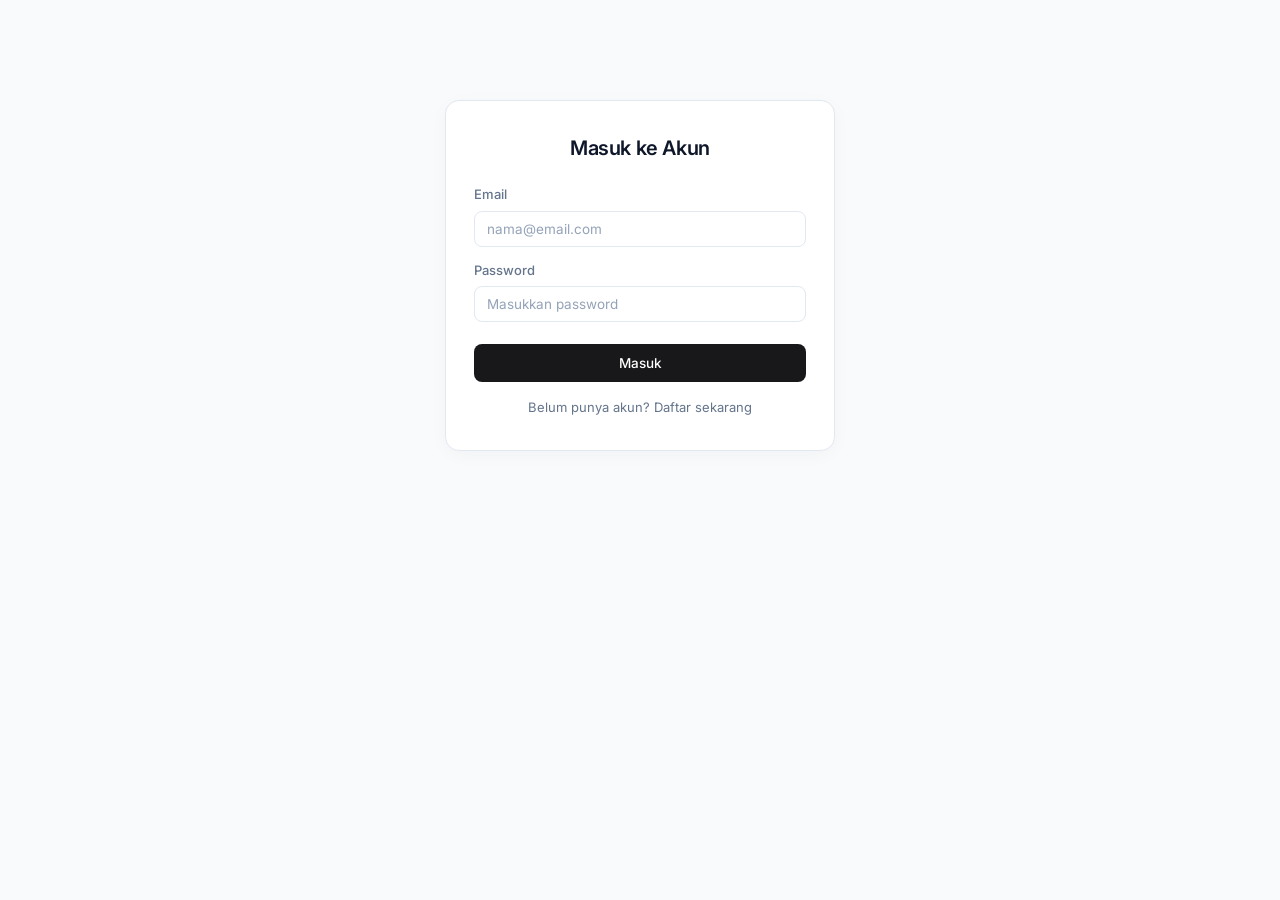
==== frontend/admin.html @ 7761a3a5 "feat: add frontend UI and CORS configuration" ====
<!DOCTYPE html>
<html lang="id">

<head>
    <meta charset="UTF-8">
    <meta name="viewport" content="width=device-width, initial-scale=1.0">
    <title>Panel Admin — Task Management</title>
    <link rel="stylesheet" href="style.css">
</head>

<body>
    <div class="container">
        <header class="navbar">
            <h1>Panel Admin &middot; <span id="admin-name">Admin</span></h1>
            <div class="nav-right">
                <button class="btn-secondary btn-sm" onclick="window.location.href='dashboard.html'">Workspace
                    Saya</button>
                <button class="btn-danger btn-sm" onclick="logout()">Keluar</button>
            </div>
        </header>

        <!-- Manajemen Pengguna -->
        <div class="card">
            <h3 style="margin-bottom: 14px;">Manajemen Pengguna</h3>
            <div style="overflow-x: auto;">
                <table>
                    <thead>
                        <tr>
                            <th>ID</th>
                            <th>Nama</th>
                            <th>Email</th>
                            <th>Role</th>
                            <th>Status</th>
                            <th>Aksi</th>
                        </tr>
                    </thead>
                    <tbody id="users-table-body"></tbody>
                </table>
            </div>
        </div>

        <!-- Seluruh Tugas Lintas Pengguna -->
        <div class="card">
            <h3 style="margin-bottom: 14px;">Semua Tugas Pengguna</h3>
            <div style="overflow-x: auto;">
                <table>
                    <thead>
                        <tr>
                            <th>ID</th>
                            <th>Pemilik</th>
                            <th>Judul Tugas</th>
                            <th>Kategori</th>
                            <th>Prioritas</th>
                            <th>Status</th>
                            <th>Deadline</th>
                        </tr>
                    </thead>
                    <tbody id="admin-tasks-body"></tbody>
                </table>
            </div>
        </div>
    </div>

    <script>
        const API_URL = "http://localhost:8080/api/v1";
        const token = localStorage.getItem("token");
        const role = localStorage.getItem("role");

        // Route Guard khusus ADMIN
        if (!token) window.location.href = "index.html";
        if (role !== "ADMIN") window.location.href = "dashboard.html";
        document.getElementById("admin-name").innerText = localStorage.getItem("userName") || "Admin";

        function authHeaders() {
            return { "Content-Type": "application/json", "Authorization": "Bearer " + token };
        }

        function logout() {
            localStorage.clear();
            window.location.href = "index.html";
        }

        async function loadUsers() {
            const res = await fetch(`${API_URL}/admin/users`, { headers: authHeaders() });
            if (res.status === 401 || res.status === 403) return logout();
            const json = await res.json();
            const users = json.data || [];
            const tbody = document.getElementById("users-table-body");
            tbody.innerHTML = "";

            if (users.length === 0) {
                tbody.innerHTML = '<tr><td colspan="6" style="text-align: center; color: #64748b; padding: 24px;">Belum ada pengguna.</td></tr>';
                return;
            }

            users.forEach(u => {
                const nextRole = u.role === "ADMIN" ? "USER" : "ADMIN";
                const nextStatus = !u.is_active;
                tbody.innerHTML += `
          <tr>
            <td style="color: #64748b;">#${u.id}</td>
            <td style="font-weight: 500;">${u.name}</td>
            <td style="color: #64748b;">${u.email}</td>
            <td><span class="badge ${u.role === "ADMIN" ? "badge-MEDIUM" : "badge-TODO"}">${u.role}</span></td>
            <td>${u.is_active ? '<span class="badge badge-DONE">Aktif</span>' : '<span class="badge badge-HIGH">Nonaktif</span>'}</td>
            <td>
              <div style="display: flex; gap: 6px;">
                <button class="btn-secondary btn-sm" onclick="changeRole(${u.id}, '${nextRole}')">Ubah ke ${nextRole}</button>
                <button class="${u.is_active ? "btn-danger" : "btn-secondary"} btn-sm" onclick="toggleStatus(${u.id}, ${nextStatus})">${u.is_active ? "Nonaktifkan" : "Aktifkan"}</button>
              </div>
            </td>
          </tr>`;
            });
        }

        async function changeRole(id, newRole) {
            const res = await fetch(`${API_URL}/admin/users/${id}/role`, {
                method: "PATCH", headers: authHeaders(), body: JSON.stringify({ role: newRole })
            });
            const json = await res.json();
            if (!res.ok) alert(json.message || "Gagal mengubah role.");
            loadUsers();
        }

        async function toggleStatus(id, is_active) {
            const res = await fetch(`${API_URL}/admin/users/${id}/status`, {
                method: "PATCH", headers: authHeaders(), body: JSON.stringify({ is_active })
            });
            const json = await res.json();
            if (!res.ok) alert(json.message || "Gagal mengubah status akun.");
            loadUsers();
        }

        async function loadAllTasks() {
            const res = await fetch(`${API_URL}/admin/tasks`, { headers: authHeaders() });
            const json = await res.json();
            const tasks = Array.isArray(json.data) ? json.data : (json.data?.items || []);
            const tbody = document.getElementById("admin-tasks-body");
            tbody.innerHTML = "";

            if (tasks.length === 0) {
                tbody.innerHTML = '<tr><td colspan="7" style="text-align: center; color: #64748b; padding: 24px;">Belum ada tugas dari pengguna mana pun.</td></tr>';
                return;
            }

            tasks.forEach(t => {
                tbody.innerHTML += `
          <tr>
            <td style="color: #64748b;">#${t.id}</td>
            <td>${t.user_name || "User #" + t.user_id}</td>
            <td style="font-weight: 500;">${t.title}</td>
            <td>${t.category_name || "-"}</td>
            <td><span class="badge badge-${t.priority}">${t.priority}</span></td>
            <td><span class="badge badge-${t.status}">${t.status}</span></td>
            <td style="white-space: nowrap; color: #64748b;">${(t.due_date || "").slice(0, 10)}</td>
          </tr>`;
            });
        }

        loadUsers();
        loadAllTasks();
    </script>
</body>

</html>
---- frontend/style.css ----
@import url('https://fonts.googleapis.com/css2?family=Inter:wght@400;500;600;700&display=swap');

:root {
    --bg: #f8fafc;
    --surface: #ffffff;
    --border: #e2e8f0;
    --border-focus: #94a3b8;
    --text-main: #0f172a;
    --text-muted: #64748b;
    --primary: #18181b;
    --primary-hover: #27272a;
    --danger: #dc2626;
    --danger-bg: #fef2f2;
    --danger-hover: #fee2e2;
    --radius: 10px;
}

* {
    box-sizing: border-box;
    margin: 0;
    padding: 0;
    font-family: 'Inter', -apple-system, BlinkMacSystemFont, sans-serif;
}

body {
    background: var(--bg);
    color: var(--text-main);
    padding: 28px 20px;
    line-height: 1.5;
    -webkit-font-smoothing: antialiased;
}

/* Auth Page */
.auth-container {
    max-width: 390px;
    margin: 72px auto;
    background: var(--surface);
    padding: 32px 28px;
    border-radius: 14px;
    border: 1px solid var(--border);
    box-shadow: 0 4px 20px -2px rgba(15, 23, 42, 0.04);
}

h2 {
    font-size: 20px;
    font-weight: 600;
    letter-spacing: -0.02em;
    margin-bottom: 22px;
    color: var(--text-main);
    text-align: center;
}

.form-group {
    margin-bottom: 14px;
}

label {
    display: block;
    font-size: 13px;
    font-weight: 500;
    color: var(--text-muted);
    margin-bottom: 6px;
}

input,
select,
textarea {
    width: 100%;
    padding: 9px 12px;
    background: var(--surface);
    border: 1px solid var(--border);
    border-radius: 8px;
    font-size: 13.5px;
    color: var(--text-main);
    transition: border-color 0.15s ease, box-shadow 0.15s ease;
}

input:focus,
select:focus,
textarea:focus {
    outline: none;
    border-color: var(--border-focus);
    box-shadow: 0 0 0 3px rgba(148, 163, 184, 0.15);
}

input::placeholder,
textarea::placeholder {
    color: #94a3b8;
}

/* Buttons */
button {
    padding: 9px 15px;
    background: var(--primary);
    color: #ffffff;
    border: 1px solid transparent;
    border-radius: 8px;
    font-size: 13.5px;
    font-weight: 500;
    cursor: pointer;
    transition: background-color 0.15s ease, transform 0.05s ease;
}

button:hover {
    background: var(--primary-hover);
}

button:active {
    transform: scale(0.99);
}

.auth-container button {
    width: 100%;
    margin-top: 8px;
    padding: 10px;
}

.btn-secondary {
    background: var(--surface);
    color: var(--text-main);
    border: 1px solid var(--border);
}

.btn-secondary:hover {
    background: #f1f5f9;
}

.btn-danger {
    background: var(--danger-bg);
    color: var(--danger);
    border: 1px solid #fecaca;
}

.btn-danger:hover {
    background: var(--danger-hover);
}

.btn-sm {
    padding: 5px 10px;
    font-size: 12px;
    border-radius: 6px;
}

.toggle-link {
    text-align: center;
    margin-top: 16px;
    font-size: 13px;
    color: var(--text-muted);
    cursor: pointer;
}

.toggle-link:hover {
    color: var(--text-main);
    text-decoration: underline;
}

/* Alerts */
.alert {
    padding: 10px 12px;
    border-radius: 8px;
    margin-bottom: 16px;
    font-size: 13px;
    display: none;
}

.alert.error {
    background: #fef2f2;
    color: #b91c1c;
    border: 1px solid #fecaca;
    display: block;
}

.alert.success {
    background: #f0fdf4;
    color: #15803d;
    border: 1px solid #bbf7d0;
    display: block;
}

/* Layout & Navbar */
.container {
    max-width: 1120px;
    margin: 0 auto;
}

.navbar {
    background: var(--surface);
    color: var(--text-main);
    padding: 14px 20px;
    border-radius: var(--radius);
    border: 1px solid var(--border);
    display: flex;
    justify-content: space-between;
    align-items: center;
    margin-bottom: 24px;
}

.navbar h1 {
    font-size: 15.5px;
    font-weight: 600;
    letter-spacing: -0.01em;
}

.nav-right {
    display: flex;
    align-items: center;
    gap: 8px;
}

/* Summary Cards */
.summary-grid {
    display: grid;
    grid-template-columns: repeat(4, 1fr);
    gap: 14px;
    margin-bottom: 20px;
}

.card {
    background: var(--surface);
    padding: 20px;
    border-radius: var(--radius);
    border: 1px solid var(--border);
    margin-bottom: 20px;
}

.card h3 {
    font-size: 14.5px;
    font-weight: 600;
    color: var(--text-main);
}

.stat-card {
    text-align: left;
    padding: 16px 20px;
    margin-bottom: 0;
}

.stat-card h3 {
    font-size: 12px;
    font-weight: 500;
    text-transform: uppercase;
    letter-spacing: 0.04em;
    color: var(--text-muted);
    margin-bottom: 6px;
}

.stat-card p {
    font-size: 26px;
    font-weight: 700;
    letter-spacing: -0.02em;
    color: var(--text-main);
}

/* Grid & Filter Bar */
.grid-2 {
    display: grid;
    grid-template-columns: 330px 1fr;
    gap: 20px;
    align-items: start;
}

.filter-bar {
    display: flex;
    gap: 8px;
    margin-bottom: 16px;
    flex-wrap: wrap;
}

.filter-bar input {
    flex: 2;
    min-width: 180px;
}

.filter-bar select {
    flex: 1;
    min-width: 135px;
}

/* Tables */
table {
    width: 100%;
    border-collapse: collapse;
    font-size: 13.5px;
}

th {
    padding: 10px 12px;
    text-align: left;
    font-size: 11.5px;
    font-weight: 600;
    text-transform: uppercase;
    letter-spacing: 0.04em;
    color: var(--text-muted);
    border-bottom: 1px solid var(--border);
    background: #fafafa;
}

td {
    padding: 12px;
    text-align: left;
    border-bottom: 1px solid #f1f5f9;
    vertical-align: middle;
}

tr:last-child td {
    border-bottom: none;
}

tbody tr:hover {
    background: #f8fafc;
}

/* Minimalist Badges */
.badge {
    display: inline-block;
    padding: 2px 8px;
    border-radius: 6px;
    font-size: 11.5px;
    font-weight: 500;
}

.badge-TODO {
    background: #f1f5f9;
    color: #475569;
}

.badge-IN_PROGRESS {
    background: #fef3c7;
    color: #b45309;
}

.badge-DONE {
    background: #dcfce7;
    color: #15803d;
}

.badge-HIGH {
    background: #fee2e2;
    color: #b91c1c;
}

.badge-MEDIUM {
    background: #e0f2fe;
    color: #0369a1;
}

.badge-LOW {
    background: #f1f5f9;
    color: #475569;
}

/* Responsive */
@media (max-width: 860px) {
    .summary-grid {
        grid-template-columns: repeat(2, 1fr);
    }

    .grid-2 {
        grid-template-columns: 1fr;
    }
}
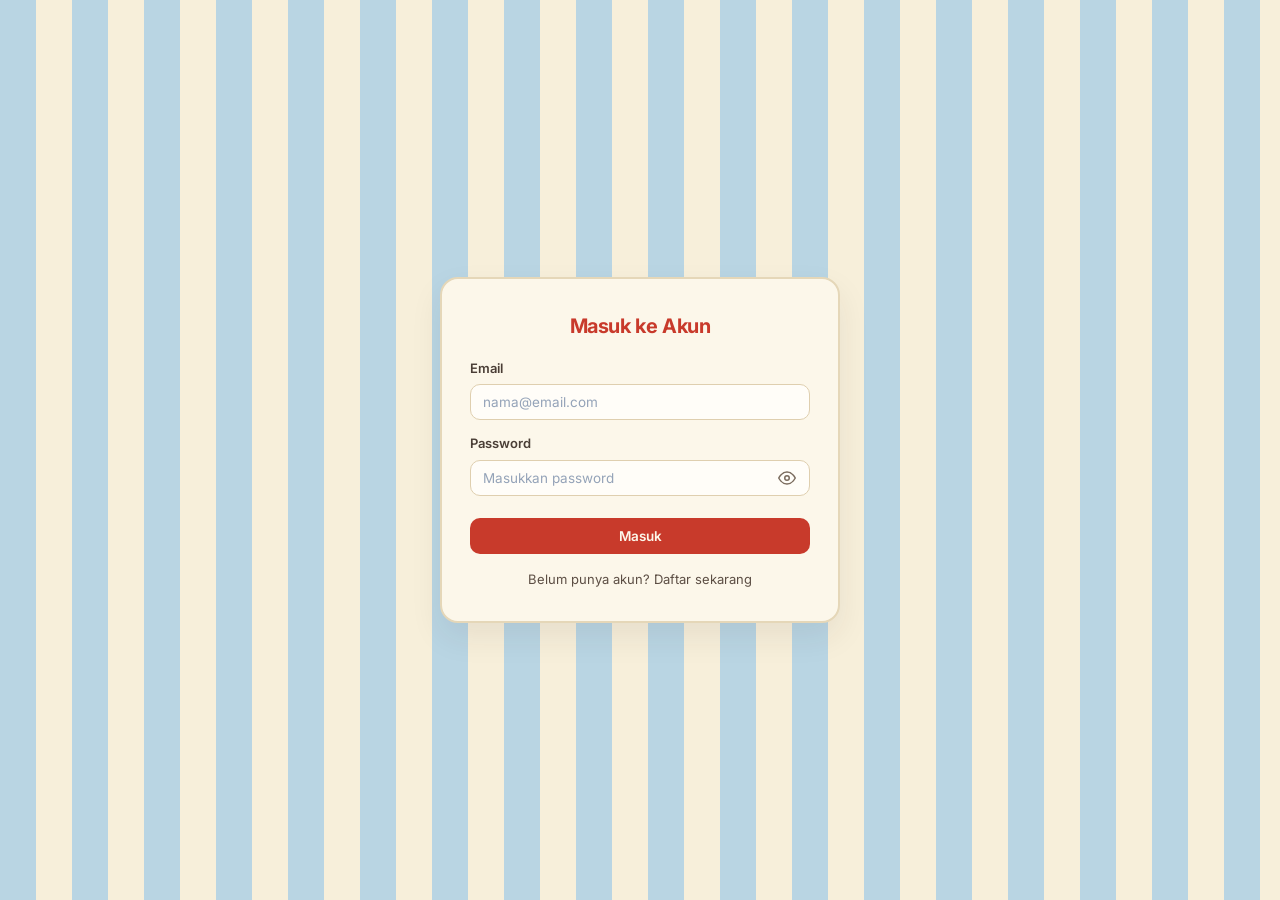
==== commit a413b72c: "feat: update frontend warm UI palette and confirmation modals" ====
--- a/frontend/admin.html
+++ b/frontend/admin.html
@@ -6,57 +6,424 @@
     <meta name="viewport" content="width=device-width, initial-scale=1.0">
     <title>Panel Admin — Task Management</title>
     <link rel="stylesheet" href="style.css">
+    <style>
+        /* Palet Warna: Warm Cream, Soft Pastel Blue, Terracotta Red & Espresso Brown */
+        body {
+            background-color: #F7EFDA !important;
+            color: #2D2520 !important;
+        }
+
+        .navbar {
+            background: #FCF7EA !important;
+            border: 2px solid #E5D7B8 !important;
+            border-radius: 14px !important;
+            box-shadow: 0 4px 12px rgba(45, 37, 32, 0.05) !important;
+        }
+
+        .navbar h1 {
+            color: #C83A2B !important;
+        }
+
+        .navbar h1 span {
+            color: #2D2520 !important;
+        }
+
+        .card {
+            background: #FCF7EA !important;
+            border: 2px solid #E5D7B8 !important;
+            border-radius: 14px !important;
+            box-shadow: 0 6px 16px rgba(45, 37, 32, 0.04) !important;
+        }
+
+        .card h3 {
+            color: #2D2520 !important;
+        }
+
+        .stat-card {
+            background: #FFFDF8 !important;
+            border-top: 4px solid #B9D5E3 !important;
+        }
+
+        .stat-card h3 {
+            color: #6B5C4E !important;
+        }
+
+        .stat-card p {
+            color: #C83A2B !important;
+        }
+
+        input,
+        select {
+            background: #FFFDF8 !important;
+            border: 1.5px solid #DFCFAF !important;
+            color: #2D2520 !important;
+            border-radius: 10px !important;
+        }
+
+        input:focus,
+        select:focus {
+            outline: none;
+            border-color: #8EBAD1 !important;
+            box-shadow: 0 0 0 3px rgba(185, 213, 227, 0.45) !important;
+        }
+
+        .btn-secondary {
+            background: #DCEAF1 !important;
+            color: #2D2520 !important;
+            border: 1px solid #B9D5E3 !important;
+            border-radius: 8px !important;
+        }
+
+        .btn-secondary:hover:not(:disabled) {
+            background: #B9D5E3 !important;
+        }
+
+        .btn-danger {
+            background: #FBE4E1 !important;
+            color: #C83A2B !important;
+            border: 1px solid #F3C1BA !important;
+            border-radius: 8px !important;
+        }
+
+        .btn-danger:hover {
+            background: #C83A2B !important;
+            color: #FCF7EA !important;
+        }
+
+        .split-layout {
+            display: grid;
+            grid-template-columns: 350px 1fr;
+            gap: 20px;
+            align-items: start;
+        }
+
+        @media (max-width: 920px) {
+            .split-layout {
+                grid-template-columns: 1fr;
+            }
+        }
+
+        .user-item {
+            padding: 12px 14px;
+            border: 1.5px solid #DFCFAF;
+            border-radius: 12px;
+            margin-bottom: 10px;
+            cursor: pointer;
+            transition: all 0.15s ease;
+            background: #FFFDF8;
+        }
+
+        .user-item:hover {
+            border-color: #8EBAD1;
+            background: #F4ECE0;
+        }
+
+        .user-item.selected {
+            border-color: #C83A2B;
+            background: #F7EFDA;
+            box-shadow: 0 2px 6px rgba(200, 58, 43, 0.08);
+        }
+
+        .user-item-top {
+            display: flex;
+            justify-content: space-between;
+            align-items: flex-start;
+            gap: 8px;
+            margin-bottom: 6px;
+        }
+
+        .user-controls {
+            display: flex;
+            gap: 6px;
+            margin-top: 10px;
+            padding-top: 8px;
+            border-top: 1px dashed #DFCFAF;
+        }
+
+        .user-controls select {
+            padding: 4px 8px;
+            font-size: 12px;
+            margin: 0;
+        }
+
+        .user-list-scroll {
+            max-height: 520px;
+            overflow-y: auto;
+            padding-right: 4px;
+        }
+
+        table th {
+            background: #EFE4CA !important;
+            color: #4A3E36 !important;
+            border-bottom: 1.5px solid #E5D7B8 !important;
+        }
+
+        table td {
+            border-bottom: 1px solid #EFE4CA !important;
+            color: #2D2520 !important;
+        }
+
+        .badge-HIGH {
+            background: #FBE4E1 !important;
+            color: #C83A2B !important;
+        }
+
+        .badge-MEDIUM {
+            background: #F7E5B7 !important;
+            color: #8C5E1A !important;
+        }
+
+        .badge-LOW,
+        .badge-TODO,
+        .badge-IN_PROGRESS {
+            background: #DCEAF1 !important;
+            color: #2C5266 !important;
+        }
+
+        .badge-DONE {
+            background: #DCEAD8 !important;
+            color: #2F5D3A !important;
+        }
+
+        /* Custom Pop-up Modal Konfirmasi */
+        .modal-backdrop {
+            position: fixed;
+            inset: 0;
+            background: rgba(45, 37, 32, 0.45);
+            backdrop-filter: blur(2px);
+            display: none;
+            align-items: center;
+            justify-content: center;
+            z-index: 999;
+            padding: 16px;
+        }
+
+        .modal-backdrop.show {
+            display: flex;
+        }
+
+        .modal-box {
+            background: #FCF7EA;
+            border: 2px solid #E5D7B8;
+            border-radius: 16px;
+            max-width: 400px;
+            width: 100%;
+            padding: 24px;
+            box-shadow: 0 20px 25px -5px rgba(45, 37, 32, 0.18);
+            animation: popIn 0.16s ease-out;
+        }
+
+        @keyframes popIn {
+            from {
+                opacity: 0;
+                transform: scale(0.95);
+            }
+
+            to {
+                opacity: 1;
+                transform: scale(1);
+            }
+        }
+
+        .modal-actions {
+            display: flex;
+            justify-content: flex-end;
+            gap: 8px;
+            margin-top: 20px;
+        }
+
+        .modal-actions button {
+            width: auto;
+            margin: 0;
+        }
+
+        .btn-confirm-delete {
+            background: #C83A2B !important;
+            color: #FCF7EA !important;
+            border: none !important;
+            border-radius: 8px !important;
+        }
+
+        .btn-confirm-delete:hover {
+            background: #A92E21 !important;
+        }
+
+        /* Toast Notifikasi */
+        .toast-notice {
+            position: fixed;
+            bottom: 24px;
+            right: 24px;
+            background: #2D2520;
+            color: #FCF7EA;
+            padding: 12px 18px;
+            border-radius: 10px;
+            font-size: 13.5px;
+            box-shadow: 0 10px 15px -3px rgba(45, 37, 32, 0.25);
+            z-index: 1000;
+            display: none;
+        }
+
+        .toast-notice.error {
+            background: #C83A2B;
+            color: #FCF7EA;
+        }
+
+        .toast-notice.show {
+            display: block;
+            animation: popIn 0.16s ease-out;
+        }
+    </style>
 </head>
 
 <body>
-    <div class="container">
+    <!-- 403 Forbidden -->
+    <div id="forbidden-screen" class="auth-container"
+        style="display: none; text-align: center; background: #FCF7EA; border: 2px solid #E5D7B8;">
+        <p style="font-size: 13px; font-weight: 600; color: #C83A2B; letter-spacing: 0.05em; margin-bottom: 6px;">ERROR
+            403</p>
+        <h2 style="margin-bottom: 10px; color: #2D2520;">Tidak Punya Akses</h2>
+        <p style="font-size: 13.5px; color: #6B5C4E; margin-bottom: 22px;">
+            Halaman ini hanya dapat diakses oleh Administrator. Anda tidak memiliki izin untuk membuka halaman ini.
+        </p>
+        <button onclick="window.location.href='dashboard.html'"
+            style="background: #C83A2B; color: #FCF7EA; border: none; border-radius: 10px;">Kembali ke Workspace
+            Saya</button>
+    </div>
+
+    <!-- Pop-up Modal Konfirmasi Hapus -->
+    <div id="delete-modal" class="modal-backdrop" onclick="if(event.target === this) closeDeleteModal()">
+        <div class="modal-box">
+            <h3 style="margin-bottom: 6px; font-size: 16.5px; color: #2D2520;">Hapus Tugas Ini?</h3>
+            <p id="delete-modal-desc" style="font-size: 13.5px; color: #6B5C4E; line-height: 1.5;">
+                Tindakan ini tidak dapat dibatalkan. Data tugas akan dihapus secara permanen dari sistem.
+            </p>
+            <div class="modal-actions">
+                <button type="button" class="btn-secondary" onclick="closeDeleteModal()">Batal</button>
+                <button type="button" id="btn-confirm-delete" class="btn-confirm-delete"
+                    onclick="confirmDeleteTask()">Ya, Hapus</button>
+            </div>
+        </div>
+    </div>
+
+    <!-- Pop-up Modal Konfirmasi Keluar (Logout) -->
+    <div id="logout-modal" class="modal-backdrop" onclick="if(event.target === this) closeLogoutModal()">
+        <div class="modal-box">
+            <h3 style="margin-bottom: 6px; font-size: 16.5px; color: #2D2520;">Keluar dari Panel Admin?</h3>
+            <p style="font-size: 13.5px; color: #6B5C4E; line-height: 1.5;">
+                Anda yakin ingin keluar dari akun ini? Anda perlu masuk kembali untuk mengakses Panel Admin.
+            </p>
+            <div class="modal-actions">
+                <button type="button" class="btn-secondary" onclick="closeLogoutModal()">Batal</button>
+                <button type="button" class="btn-confirm-delete" onclick="logout()">Ya, Keluar</button>
+            </div>
+        </div>
+    </div>
+
+    <!-- Toast Notifikasi -->
+    <div id="toast-box" class="toast-notice"></div>
+
+    <!-- Konten Utama -->
+    <div id="admin-content" class="container" style="display: none;">
         <header class="navbar">
             <h1>Panel Admin &middot; <span id="admin-name">Admin</span></h1>
             <div class="nav-right">
-                <button class="btn-secondary btn-sm" onclick="window.location.href='dashboard.html'">Workspace
-                    Saya</button>
-                <button class="btn-danger btn-sm" onclick="logout()">Keluar</button>
+                <button class="btn-danger btn-sm" onclick="openLogoutModal()">Keluar</button>
             </div>
         </header>
 
-        <!-- Manajemen Pengguna -->
-        <div class="card">
-            <h3 style="margin-bottom: 14px;">Manajemen Pengguna</h3>
-            <div style="overflow-x: auto;">
-                <table>
-                    <thead>
-                        <tr>
-                            <th>ID</th>
-                            <th>Nama</th>
-                            <th>Email</th>
-                            <th>Role</th>
-                            <th>Status</th>
-                            <th>Aksi</th>
-                        </tr>
-                    </thead>
-                    <tbody id="users-table-body"></tbody>
-                </table>
-            </div>
-        </div>
-
-        <!-- Seluruh Tugas Lintas Pengguna -->
-        <div class="card">
-            <h3 style="margin-bottom: 14px;">Semua Tugas Pengguna</h3>
-            <div style="overflow-x: auto;">
-                <table>
-                    <thead>
-                        <tr>
-                            <th>ID</th>
-                            <th>Pemilik</th>
-                            <th>Judul Tugas</th>
-                            <th>Kategori</th>
-                            <th>Prioritas</th>
-                            <th>Status</th>
-                            <th>Deadline</th>
-                        </tr>
-                    </thead>
-                    <tbody id="admin-tasks-body"></tbody>
-                </table>
+        <!-- Dashboard Global -->
+        <section class="summary-grid">
+            <div class="card stat-card">
+                <h3>Total Pengguna</h3>
+                <p id="glob-users">0</p>
+            </div>
+            <div class="card stat-card">
+                <h3>Total Tugas Global</h3>
+                <p id="glob-tasks">0</p>
+            </div>
+            <div class="card stat-card">
+                <h3>In Progress</h3>
+                <p id="glob-progress">0</p>
+            </div>
+            <div class="card stat-card">
+                <h3>Done</h3>
+                <p id="glob-done">0</p>
+            </div>
+        </section>
+
+        <!-- Split View -->
+        <div class="split-layout">
+            <!-- KOLOM KIRI: Manajemen Pengguna -->
+            <div class="card">
+                <div style="display: flex; justify-content: space-between; align-items: center; margin-bottom: 12px;">
+                    <h3 style="margin: 0;">Manajemen Pengguna</h3>
+                    <span style="font-size: 11.5px; color: #6B5C4E;">Klik untuk filter</span>
+                </div>
+
+                <input type="text" id="search-user" placeholder="Cari nama atau email..." oninput="renderUsersList()"
+                    style="margin-bottom: 12px;">
+
+                <div id="user-card-all" class="user-item selected" onclick="selectUserFilter(null)">
+                    <div style="display: flex; justify-content: space-between; align-items: center;">
+                        <strong style="font-size: 13.5px; color: #2D2520;">Semua Pengguna (Global)</strong>
+                        <span class="badge badge-TODO" id="all-tasks-pill">0 tugas</span>
+                    </div>
+                    <p style="font-size: 12px; color: #6B5C4E; margin-top: 4px;">Menampilkan tugas dari semua akun</p>
+                </div>
+
+                <div id="users-list-container" class="user-list-scroll"></div>
+            </div>
+
+            <!-- KOLOM KANAN: Semua Tugas Pengguna -->
+            <div class="card">
+                <div
+                    style="display: flex; justify-content: space-between; align-items: center; flex-wrap: wrap; gap: 10px; margin-bottom: 14px;">
+                    <div>
+                        <h3 id="tasks-panel-title" style="margin: 0;">Semua Tugas Pengguna</h3>
+                        <p id="tasks-panel-subtitle" style="font-size: 12.5px; color: #6B5C4E; margin-top: 2px;">
+                            Menampilkan tugas seluruh pengguna</p>
+                    </div>
+                    <div style="display: flex; gap: 8px; flex-wrap: wrap;">
+                        <input type="text" id="search-admin-task" placeholder="Cari judul tugas..."
+                            oninput="taskPage = 1; renderTasksTable()" style="width: 185px; margin: 0;">
+                        <select id="filter-admin-status" onchange="taskPage = 1; renderTasksTable()"
+                            style="width: auto; margin: 0;">
+                            <option value="">Semua Status</option>
+                            <option value="TODO">TODO</option>
+                            <option value="IN_PROGRESS">IN_PROGRESS</option>
+                            <option value="DONE">DONE</option>
+                        </select>
+                    </div>
+                </div>
+
+                <div style="overflow-x: auto;">
+                    <table>
+                        <thead>
+                            <tr>
+                                <th>ID</th>
+                                <th>Pemilik</th>
+                                <th>Judul Tugas</th>
+                                <th>Kategori</th>
+                                <th>Prioritas</th>
+                                <th>Status</th>
+                                <th>Deadline</th>
+                                <th>Aksi</th>
+                            </tr>
+                        </thead>
+                        <tbody id="admin-tasks-body"></tbody>
+                    </table>
+                </div>
+
+                <div
+                    style="display: flex; justify-content: space-between; align-items: center; margin-top: 14px; padding-top: 12px; border-top: 1px solid #EFE4CA;">
+                    <span id="task-page-info" style="font-size: 13px; color: #6B5C4E;">Halaman 1</span>
+                    <div style="display: flex; gap: 6px;">
+                        <button id="btn-task-prev" class="btn-secondary btn-sm"
+                            onclick="changeTaskPage(-1)">Sebelumnya</button>
+                        <button id="btn-task-next" class="btn-secondary btn-sm"
+                            onclick="changeTaskPage(1)">Berikutnya</button>
+                    </div>
+                </div>
             </div>
         </div>
     </div>
@@ -65,14 +432,45 @@
         const API_URL = "http://localhost:8080/api/v1";
         const token = localStorage.getItem("token");
         const role = localStorage.getItem("role");
-
-        // Route Guard khusus ADMIN
-        if (!token) window.location.href = "index.html";
-        if (role !== "ADMIN") window.location.href = "dashboard.html";
-        document.getElementById("admin-name").innerText = localStorage.getItem("userName") || "Admin";
-
-        function authHeaders() {
-            return { "Content-Type": "application/json", "Authorization": "Bearer " + token };
+        let currentAdminId = null;
+
+        let allUsersData = [];
+        let allTasksData = [];
+        let selectedUserId = null;
+        let pendingDeleteTaskId = null;
+        let taskPage = 1;
+        const pageSize = 7;
+
+        function showToast(msg, isError = false) {
+            const toast = document.getElementById("toast-box");
+            toast.innerText = msg;
+            toast.className = "toast-notice show" + (isError ? " error" : "");
+            setTimeout(() => { toast.className = "toast-notice"; }, 3200);
+        }
+
+        function openDeleteModal(id, title) {
+            pendingDeleteTaskId = id;
+            document.getElementById("delete-modal-desc").innerHTML =
+                `Anda yakin ingin menghapus tugas <strong>"${title}"</strong>? Data tugas akan dihapus secara permanen.`;
+            document.getElementById("delete-modal").classList.add("show");
+        }
+
+        function closeDeleteModal() {
+            pendingDeleteTaskId = null;
+            document.getElementById("delete-modal").classList.remove("show");
+        }
+
+        function openLogoutModal() {
+            document.getElementById("logout-modal").classList.add("show");
+        }
+
+        function closeLogoutModal() {
+            document.getElementById("logout-modal").classList.remove("show");
+        }
+
+        function show403() {
+            document.getElementById("admin-content").style.display = "none";
+            document.getElementById("forbidden-screen").style.display = "block";
         }
 
         function logout() {
@@ -80,36 +478,128 @@
             window.location.href = "index.html";
         }
 
+        function authHeaders() {
+            return { "Content-Type": "application/json", "Authorization": "Bearer " + token };
+        }
+
+        async function initAdminPage() {
+            if (!token) {
+                window.location.href = "index.html";
+                return;
+            }
+            if (role !== "ADMIN") {
+                show403();
+                return;
+            }
+
+            try {
+                const meRes = await fetch(`${API_URL}/auth/me`, { headers: authHeaders() });
+                if (meRes.status === 401) return logout();
+                if (meRes.status === 403) return show403();
+
+                const meJson = await meRes.json();
+                const user = meJson.data || {};
+                if (user.is_active === false) return logout();
+                if (user.role !== "ADMIN") {
+                    localStorage.setItem("role", user.role);
+                    return show403();
+                }
+
+                currentAdminId = user.id;
+                document.getElementById("admin-content").style.display = "block";
+                document.getElementById("admin-name").innerText = user.name || localStorage.getItem("userName") || "Admin";
+                await Promise.all([loadUsers(), loadAllTasks()]);
+                renderUsersList();
+            } catch (err) {
+                showToast("Gagal terhubung ke server backend.", true);
+            }
+        }
+
         async function loadUsers() {
             const res = await fetch(`${API_URL}/admin/users`, { headers: authHeaders() });
-            if (res.status === 401 || res.status === 403) return logout();
+            if (res.status === 401) return logout();
+            if (res.status === 403) return show403();
+
             const json = await res.json();
-            const users = json.data || [];
-            const tbody = document.getElementById("users-table-body");
-            tbody.innerHTML = "";
-
-            if (users.length === 0) {
-                tbody.innerHTML = '<tr><td colspan="6" style="text-align: center; color: #64748b; padding: 24px;">Belum ada pengguna.</td></tr>';
+            allUsersData = json.data || [];
+            document.getElementById("glob-users").innerText = allUsersData.length;
+            renderUsersList();
+        }
+
+        function selectUserFilter(userId) {
+            selectedUserId = userId;
+            taskPage = 1;
+
+            const titleEl = document.getElementById("tasks-panel-title");
+            const subEl = document.getElementById("tasks-panel-subtitle");
+
+            if (userId === null) {
+                titleEl.innerText = "Semua Tugas Pengguna";
+                subEl.innerText = "Menampilkan tugas seluruh pengguna";
+            } else {
+                const u = allUsersData.find(item => item.id === userId);
+                titleEl.innerText = `Tugas Milik ${u ? u.name : "User #" + userId}`;
+                subEl.innerText = u ? u.email : "";
+            }
+
+            renderUsersList();
+            renderTasksTable();
+        }
+
+        function renderUsersList() {
+            const q = document.getElementById("search-user").value.trim().toLowerCase();
+            const filtered = allUsersData.filter(u =>
+                (u.name || "").toLowerCase().includes(q) || (u.email || "").toLowerCase().includes(q)
+            );
+
+            document.getElementById("user-card-all").classList.toggle("selected", selectedUserId === null);
+
+            const container = document.getElementById("users-list-container");
+            container.innerHTML = "";
+
+            if (filtered.length === 0) {
+                container.innerHTML = '<p style="text-align: center; color: #6B5C4E; font-size: 13px; padding: 16px;">Pengguna tidak ditemukan.</p>';
                 return;
             }
 
-            users.forEach(u => {
-                const nextRole = u.role === "ADMIN" ? "USER" : "ADMIN";
-                const nextStatus = !u.is_active;
-                tbody.innerHTML += `
-          <tr>
-            <td style="color: #64748b;">#${u.id}</td>
-            <td style="font-weight: 500;">${u.name}</td>
-            <td style="color: #64748b;">${u.email}</td>
-            <td><span class="badge ${u.role === "ADMIN" ? "badge-MEDIUM" : "badge-TODO"}">${u.role}</span></td>
-            <td>${u.is_active ? '<span class="badge badge-DONE">Aktif</span>' : '<span class="badge badge-HIGH">Nonaktif</span>'}</td>
-            <td>
-              <div style="display: flex; gap: 6px;">
-                <button class="btn-secondary btn-sm" onclick="changeRole(${u.id}, '${nextRole}')">Ubah ke ${nextRole}</button>
-                <button class="${u.is_active ? "btn-danger" : "btn-secondary"} btn-sm" onclick="toggleStatus(${u.id}, ${nextStatus})">${u.is_active ? "Nonaktifkan" : "Aktifkan"}</button>
-              </div>
-            </td>
-          </tr>`;
+            filtered.forEach(u => {
+                const isSelf = u.id === currentAdminId;
+                const isAdminRole = u.role === "ADMIN";
+                const isSelected = selectedUserId === u.id;
+                const userTaskCount = allTasksData.filter(t => t.user_id === u.id).length;
+
+                container.innerHTML += `
+                    <div class="user-item ${isSelected ? 'selected' : ''}"
+                         ${isAdminRole ? 'style="cursor: default;"' : `onclick="selectUserFilter(${u.id})"`}>
+                        <div class="user-item-top">
+                            <div>
+                                <div style="font-weight: 600; font-size: 13.5px; color: #2D2520;">
+                                    ${u.name} ${isSelf ? '<span style="font-size: 11px; font-weight: 400; color: #6B5C4E;">(Anda)</span>' : ''}
+                                </div>
+                                <div style="font-size: 12px; color: #6B5C4E;">${u.email}</div>
+                            </div>
+                            ${!isAdminRole ? `
+                                <span style="font-size: 11.5px; color: #2C5266; background: #DCEAF1; padding: 2px 8px; border-radius: 99px; white-space: nowrap;">
+                                    ${userTaskCount} tugas
+                                </span>
+                            ` : ''}
+                        </div>
+                        <div style="display: flex; gap: 6px; align-items: center;">
+                            <span class="badge ${isAdminRole ? "badge-MEDIUM" : "badge-TODO"}">${u.role}</span>
+                            ${u.is_active ? '<span class="badge badge-DONE">Aktif</span>' : '<span class="badge badge-HIGH">Nonaktif</span>'}
+                        </div>
+                        <div class="user-controls" onclick="event.stopPropagation()">
+                            <select onchange="changeRole(${u.id}, this.value)" ${isSelf ? 'disabled title="Tidak dapat mengubah role sendiri"' : ''}>
+                                <option value="USER" ${u.role === "USER" ? "selected" : ""}>Role: USER</option>
+                                <option value="ADMIN" ${u.role === "ADMIN" ? "selected" : ""}>Role: ADMIN</option>
+                            </select>
+                            <select onchange="toggleStatus(${u.id}, this.value === 'true')" ${isSelf ? 'disabled title="Tidak dapat menonaktifkan akun sendiri"' : ''}>
+                                <option value="true" ${u.is_active ? "selected" : ""}>Status: Aktif</option>
+                                <option value="false" ${!u.is_active ? "selected" : ""}>Status: Nonaktif</option>
+                            </select>
+                        </div>
+                    </div>
+                `;
             });
         }
 
@@ -117,8 +607,10 @@
             const res = await fetch(`${API_URL}/admin/users/${id}/role`, {
                 method: "PATCH", headers: authHeaders(), body: JSON.stringify({ role: newRole })
             });
+            if (res.status === 403) return show403();
             const json = await res.json();
-            if (!res.ok) alert(json.message || "Gagal mengubah role.");
+            if (!res.ok) showToast(json.message || "Gagal mengubah role.", true);
+            else showToast("Role pengguna berhasil diperbarui.");
             loadUsers();
         }
 
@@ -126,39 +618,125 @@
             const res = await fetch(`${API_URL}/admin/users/${id}/status`, {
                 method: "PATCH", headers: authHeaders(), body: JSON.stringify({ is_active })
             });
+            if (res.status === 403) return show403();
             const json = await res.json();
-            if (!res.ok) alert(json.message || "Gagal mengubah status akun.");
+            if (!res.ok) showToast(json.message || "Gagal mengubah status akun.", true);
+            else showToast("Status akun berhasil diperbarui.");
             loadUsers();
         }
 
         async function loadAllTasks() {
             const res = await fetch(`${API_URL}/admin/tasks`, { headers: authHeaders() });
+            if (res.status === 401) return logout();
+            if (res.status === 403) return show403();
+
             const json = await res.json();
-            const tasks = Array.isArray(json.data) ? json.data : (json.data?.items || []);
+            allTasksData = Array.isArray(json.data) ? json.data : (json.data?.items || []);
+
+            document.getElementById("glob-tasks").innerText = allTasksData.length;
+            document.getElementById("all-tasks-pill").innerText = `${allTasksData.length} tugas`;
+            document.getElementById("glob-progress").innerText = allTasksData.filter(t => t.status === "IN_PROGRESS").length;
+            document.getElementById("glob-done").innerText = allTasksData.filter(t => t.status === "DONE").length;
+
+            renderUsersList();
+            renderTasksTable();
+        }
+
+        function changeTaskPage(delta) {
+            taskPage += delta;
+            renderTasksTable();
+        }
+
+        function renderTasksTable() {
+            const q = document.getElementById("search-admin-task").value.trim().toLowerCase();
+            const statusFilter = document.getElementById("filter-admin-status").value;
+
+            const filtered = allTasksData.filter(t => {
+                const matchUser = selectedUserId === null || t.user_id === selectedUserId;
+                const matchText = (t.title || "").toLowerCase().includes(q) || (t.user_name || "").toLowerCase().includes(q);
+                const matchStatus = !statusFilter || t.status === statusFilter;
+                return matchUser && matchText && matchStatus;
+            });
+
+            const totalPages = Math.max(1, Math.ceil(filtered.length / pageSize));
+            if (taskPage > totalPages) taskPage = totalPages;
+            const start = (taskPage - 1) * pageSize;
+            const slice = filtered.slice(start, start + pageSize);
+
+            document.getElementById("task-page-info").innerText = `Halaman ${taskPage} dari ${totalPages}`;
+            document.getElementById("btn-task-prev").disabled = taskPage <= 1;
+            document.getElementById("btn-task-next").disabled = taskPage >= totalPages;
+
             const tbody = document.getElementById("admin-tasks-body");
             tbody.innerHTML = "";
 
-            if (tasks.length === 0) {
-                tbody.innerHTML = '<tr><td colspan="7" style="text-align: center; color: #64748b; padding: 24px;">Belum ada tugas dari pengguna mana pun.</td></tr>';
+            if (slice.length === 0) {
+                tbody.innerHTML = '<tr><td colspan="8" style="text-align: center; color: #6B5C4E; padding: 28px;">Belum ada tugas untuk filter ini.</td></tr>';
                 return;
             }
 
-            tasks.forEach(t => {
+            slice.forEach(t => {
+                const safeTitle = (t.title || "").replace(/'/g, "\\'").replace(/"/g, "&quot;");
                 tbody.innerHTML += `
           <tr>
-            <td style="color: #64748b;">#${t.id}</td>
+            <td style="color: #6B5C4E;">#${t.id}</td>
             <td>${t.user_name || "User #" + t.user_id}</td>
             <td style="font-weight: 500;">${t.title}</td>
             <td>${t.category_name || "-"}</td>
             <td><span class="badge badge-${t.priority}">${t.priority}</span></td>
             <td><span class="badge badge-${t.status}">${t.status}</span></td>
-            <td style="white-space: nowrap; color: #64748b;">${(t.due_date || "").slice(0, 10)}</td>
+            <td style="white-space: nowrap; color: #6B5C4E;">${(t.due_date || "").slice(0, 10)}</td>
+            <td style="white-space: nowrap;">
+              <button class="btn-danger btn-sm" onclick="openDeleteModal(${t.id}, '${safeTitle}')" title="Hapus Tugas" style="display: inline-flex; align-items: center; justify-content: center; padding: 6px 8px;">
+                <svg width="15" height="15" viewBox="0 0 24 24" fill="none" stroke="currentColor" stroke-width="2" stroke-linecap="round" stroke-linejoin="round">
+                  <polyline points="3 6 5 6 21 6"></polyline>
+                  <path d="M19 6v14a2 2 0 0 1-2 2H7a2 2 0 0 1-2-2V6m3 0V4a2 2 0 0 1 2-2h4a2 2 0 0 1 2 2v2"></path>
+                  <line x1="10" y1="11" x2="10" y2="17"></line>
+                  <line x1="14" y1="11" x2="14" y2="17"></line>
+                </svg>
+              </button>
+            </td>
           </tr>`;
             });
         }
 
-        loadUsers();
-        loadAllTasks();
+        async function confirmDeleteTask() {
+            if (!pendingDeleteTaskId) return;
+            const id = pendingDeleteTaskId;
+            const btn = document.getElementById("btn-confirm-delete");
+            btn.disabled = true;
+            btn.innerText = "Menghapus...";
+
+            try {
+                let res = await fetch(`${API_URL}/admin/tasks/${id}`, {
+                    method: "DELETE", headers: authHeaders()
+                });
+
+                if (res.status === 404) {
+                    res = await fetch(`${API_URL}/tasks/${id}`, {
+                        method: "DELETE", headers: authHeaders()
+                    });
+                }
+
+                closeDeleteModal();
+
+                if (res.status === 401) return logout();
+                if (res.status === 403) return show403();
+
+                if (res.ok) {
+                    showToast("Tugas berhasil dihapus.");
+                    loadAllTasks();
+                } else {
+                    const json = await res.json().catch(() => ({}));
+                    showToast(json.message || "Gagal menghapus tugas.", true);
+                }
+            } finally {
+                btn.disabled = false;
+                btn.innerText = "Ya, Hapus";
+            }
+        }
+
+        initAdminPage();
     </script>
 </body>
 
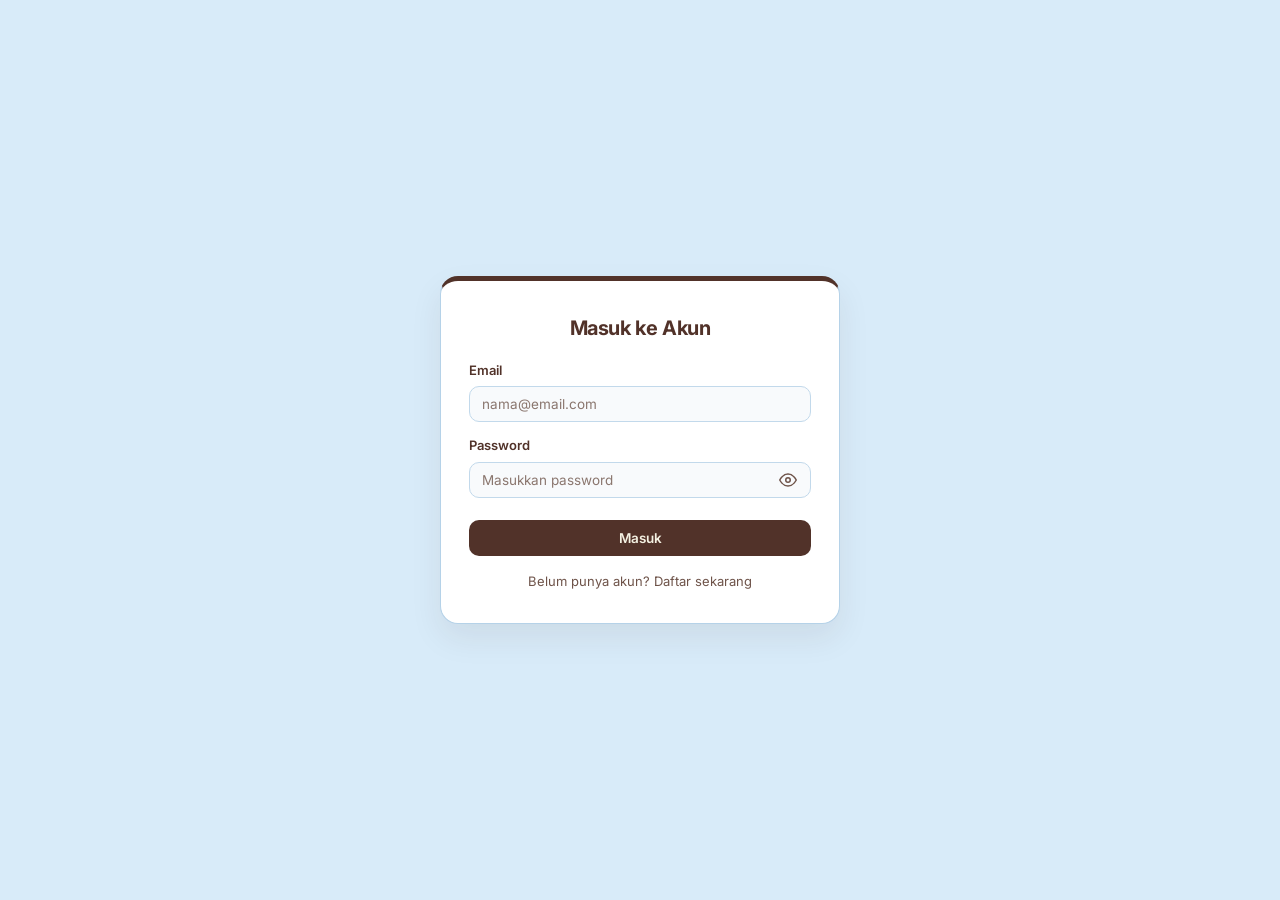
==== commit 8003cc35: "feat: update ui" ====
--- a/frontend/admin.html
+++ b/frontend/admin.html
@@ -7,87 +7,110 @@
     <title>Panel Admin — Task Management</title>
     <link rel="stylesheet" href="style.css">
     <style>
-        /* Palet Warna: Warm Cream, Soft Pastel Blue, Terracotta Red & Espresso Brown */
+        /* Palet: Something Blue (#D8EBF9), Mother Earth (#513229), Lucky Dice (#F4F1E2), The Bay (#FCE6B7), Walking Vinnie (#D7D4B1) */
         body {
-            background-color: #F7EFDA !important;
-            color: #2D2520 !important;
+            background-color: #D8EBF9 !important;
+            background-image: none !important;
+            color: #3A231D !important;
         }
 
         .navbar {
-            background: #FCF7EA !important;
-            border: 2px solid #E5D7B8 !important;
+            background: #FFFFFF !important;
+            border: 1.5px solid #B5D2E8 !important;
             border-radius: 14px !important;
-            box-shadow: 0 4px 12px rgba(45, 37, 32, 0.05) !important;
+            box-shadow: 0 4px 14px rgba(58, 35, 29, 0.06) !important;
         }
 
         .navbar h1 {
-            color: #C83A2B !important;
+            color: #513229 !important;
+            font-weight: 700;
         }
 
         .navbar h1 span {
-            color: #2D2520 !important;
+            color: #6E5349 !important;
+            font-weight: 500;
         }
 
         .card {
-            background: #FCF7EA !important;
-            border: 2px solid #E5D7B8 !important;
+            background: #FFFFFF !important;
+            border: 1.5px solid #B5D2E8 !important;
             border-radius: 14px !important;
-            box-shadow: 0 6px 16px rgba(45, 37, 32, 0.04) !important;
+            box-shadow: 0 6px 18px rgba(58, 35, 29, 0.05) !important;
         }
 
         .card h3 {
-            color: #2D2520 !important;
+            color: #513229 !important;
         }
 
         .stat-card {
-            background: #FFFDF8 !important;
-            border-top: 4px solid #B9D5E3 !important;
+            background: #FFFFFF !important;
+            border-top: 4px solid #513229 !important;
+        }
+
+        .stat-card:nth-child(2) {
+            border-top-color: #6BA3CC !important;
+        }
+
+        .stat-card:nth-child(3) {
+            border-top-color: #E8C574 !important;
+        }
+
+        .stat-card:nth-child(4) {
+            border-top-color: #9FA073 !important;
         }
 
         .stat-card h3 {
-            color: #6B5C4E !important;
+            color: #6E5349 !important;
+            font-weight: 600;
         }
 
         .stat-card p {
-            color: #C83A2B !important;
+            color: #513229 !important;
         }
 
         input,
         select {
-            background: #FFFDF8 !important;
-            border: 1.5px solid #DFCFAF !important;
-            color: #2D2520 !important;
+            background: #F8FAFC !important;
+            border: 1.5px solid #C2D9EB !important;
+            color: #3A231D !important;
             border-radius: 10px !important;
+        }
+
+        input::placeholder {
+            color: #8A766E !important;
         }
 
         input:focus,
         select:focus {
             outline: none;
-            border-color: #8EBAD1 !important;
-            box-shadow: 0 0 0 3px rgba(185, 213, 227, 0.45) !important;
+            background: #FFFFFF !important;
+            border-color: #513229 !important;
+            box-shadow: 0 0 0 3px rgba(81, 50, 41, 0.12) !important;
         }
 
         .btn-secondary {
-            background: #DCEAF1 !important;
-            color: #2D2520 !important;
-            border: 1px solid #B9D5E3 !important;
+            background: #E8F3FB !important;
+            color: #243B4D !important;
+            border: 1px solid #B5D2E8 !important;
             border-radius: 8px !important;
+            font-weight: 600;
         }
 
         .btn-secondary:hover:not(:disabled) {
-            background: #B9D5E3 !important;
+            background: #CFE4F5 !important;
         }
 
         .btn-danger {
-            background: #FBE4E1 !important;
-            color: #C83A2B !important;
-            border: 1px solid #F3C1BA !important;
+            background: #513229 !important;
+            color: #F4F1E2 !important;
+            border: 1px solid #513229 !important;
             border-radius: 8px !important;
+            font-weight: 600;
         }
 
         .btn-danger:hover {
-            background: #C83A2B !important;
-            color: #FCF7EA !important;
+            background: #3A231D !important;
+            color: #FFFFFF !important;
         }
 
         .split-layout {
@@ -105,23 +128,23 @@
 
         .user-item {
             padding: 12px 14px;
-            border: 1.5px solid #DFCFAF;
+            border: 1.5px solid #D3E4F2;
             border-radius: 12px;
             margin-bottom: 10px;
             cursor: pointer;
             transition: all 0.15s ease;
-            background: #FFFDF8;
+            background: #FAFBFD;
         }
 
         .user-item:hover {
-            border-color: #8EBAD1;
-            background: #F4ECE0;
+            border-color: #513229;
+            background: #F4F1E2;
         }
 
         .user-item.selected {
-            border-color: #C83A2B;
-            background: #F7EFDA;
-            box-shadow: 0 2px 6px rgba(200, 58, 43, 0.08);
+            border-color: #513229;
+            background: #F4F1E2;
+            box-shadow: 0 3px 10px rgba(81, 50, 41, 0.09);
         }
 
         .user-item-top {
@@ -137,13 +160,14 @@
             gap: 6px;
             margin-top: 10px;
             padding-top: 8px;
-            border-top: 1px dashed #DFCFAF;
+            border-top: 1px dashed #C2D9EB;
         }
 
         .user-controls select {
             padding: 4px 8px;
             font-size: 12px;
             margin: 0;
+            background: #FFFFFF !important;
         }
 
         .user-list-scroll {
@@ -153,43 +177,72 @@
         }
 
         table th {
-            background: #EFE4CA !important;
-            color: #4A3E36 !important;
-            border-bottom: 1.5px solid #E5D7B8 !important;
+            background: #513229 !important;
+            color: #F4F1E2 !important;
+            border-bottom: none !important;
+            letter-spacing: 0.03em;
+        }
+
+        table th:first-child {
+            border-top-left-radius: 8px;
+        }
+
+        table th:last-child {
+            border-top-right-radius: 8px;
         }
 
         table td {
-            border-bottom: 1px solid #EFE4CA !important;
-            color: #2D2520 !important;
+            border-bottom: 1px solid #E6EFF7 !important;
+            color: #3A231D !important;
+        }
+
+        table tbody tr:hover {
+            background: #F8FBFE;
         }
 
         .badge-HIGH {
-            background: #FBE4E1 !important;
-            color: #C83A2B !important;
+            background: #513229 !important;
+            color: #FFFFFF !important;
         }
 
         .badge-MEDIUM {
-            background: #F7E5B7 !important;
-            color: #8C5E1A !important;
+            background: #FCE6B7 !important;
+            color: #513229 !important;
+            border: 1px solid #EBD094;
         }
 
         .badge-LOW,
         .badge-TODO,
         .badge-IN_PROGRESS {
-            background: #DCEAF1 !important;
-            color: #2C5266 !important;
+            background: #D8EBF9 !important;
+            color: #1F3B4D !important;
+            border: 1px solid #B5D2E8;
         }
 
         .badge-DONE {
-            background: #DCEAD8 !important;
-            color: #2F5D3A !important;
+            background: #D7D4B1 !important;
+            color: #33311B !important;
+            border: 1px solid #C2BE96;
+        }
+
+        /* Tombol ikon hapus di tabel */
+        table .btn-danger {
+            background: #FCE6B7 !important;
+            color: #513229 !important;
+            border: 1px solid #E5C885 !important;
+        }
+
+        table .btn-danger:hover {
+            background: #513229 !important;
+            color: #FFFFFF !important;
+            border-color: #513229 !important;
         }
 
         /* Custom Pop-up Modal Konfirmasi */
         .modal-backdrop {
             position: fixed;
             inset: 0;
-            background: rgba(45, 37, 32, 0.45);
+            background: rgba(58, 35, 29, 0.45);
             backdrop-filter: blur(2px);
             display: none;
             align-items: center;
@@ -203,13 +256,14 @@
         }
 
         .modal-box {
-            background: #FCF7EA;
-            border: 2px solid #E5D7B8;
+            background: #FFFFFF;
+            border: 1.5px solid #B5D2E8;
+            border-top: 5px solid #513229;
             border-radius: 16px;
             max-width: 400px;
             width: 100%;
             padding: 24px;
-            box-shadow: 0 20px 25px -5px rgba(45, 37, 32, 0.18);
+            box-shadow: 0 20px 25px -5px rgba(58, 35, 29, 0.22);
             animation: popIn 0.16s ease-out;
         }
 
@@ -238,14 +292,15 @@
         }
 
         .btn-confirm-delete {
-            background: #C83A2B !important;
-            color: #FCF7EA !important;
+            background: #513229 !important;
+            color: #FFFFFF !important;
             border: none !important;
             border-radius: 8px !important;
+            font-weight: 600;
         }
 
         .btn-confirm-delete:hover {
-            background: #A92E21 !important;
+            background: #3A231D !important;
         }
 
         /* Toast Notifikasi */
@@ -253,19 +308,19 @@
             position: fixed;
             bottom: 24px;
             right: 24px;
-            background: #2D2520;
-            color: #FCF7EA;
+            background: #513229;
+            color: #F4F1E2;
             padding: 12px 18px;
             border-radius: 10px;
             font-size: 13.5px;
-            box-shadow: 0 10px 15px -3px rgba(45, 37, 32, 0.25);
+            box-shadow: 0 10px 15px -3px rgba(58, 35, 29, 0.28);
             z-index: 1000;
             display: none;
         }
 
         .toast-notice.error {
-            background: #C83A2B;
-            color: #FCF7EA;
+            background: #8B2E24;
+            color: #FFFFFF;
         }
 
         .toast-notice.show {
@@ -278,23 +333,23 @@
 <body>
     <!-- 403 Forbidden -->
     <div id="forbidden-screen" class="auth-container"
-        style="display: none; text-align: center; background: #FCF7EA; border: 2px solid #E5D7B8;">
-        <p style="font-size: 13px; font-weight: 600; color: #C83A2B; letter-spacing: 0.05em; margin-bottom: 6px;">ERROR
+        style="display: none; text-align: center; background: #FFFFFF; border: 1.5px solid #B5D2E8;">
+        <p style="font-size: 13px; font-weight: 600; color: #513229; letter-spacing: 0.05em; margin-bottom: 6px;">ERROR
             403</p>
-        <h2 style="margin-bottom: 10px; color: #2D2520;">Tidak Punya Akses</h2>
-        <p style="font-size: 13.5px; color: #6B5C4E; margin-bottom: 22px;">
+        <h2 style="margin-bottom: 10px; color: #513229;">Tidak Punya Akses</h2>
+        <p style="font-size: 13.5px; color: #6E5349; margin-bottom: 22px;">
             Halaman ini hanya dapat diakses oleh Administrator. Anda tidak memiliki izin untuk membuka halaman ini.
         </p>
         <button onclick="window.location.href='dashboard.html'"
-            style="background: #C83A2B; color: #FCF7EA; border: none; border-radius: 10px;">Kembali ke Workspace
+            style="background: #513229; color: #F4F1E2; border: none; border-radius: 10px;">Kembali ke Workspace
             Saya</button>
     </div>
 
     <!-- Pop-up Modal Konfirmasi Hapus -->
     <div id="delete-modal" class="modal-backdrop" onclick="if(event.target === this) closeDeleteModal()">
         <div class="modal-box">
-            <h3 style="margin-bottom: 6px; font-size: 16.5px; color: #2D2520;">Hapus Tugas Ini?</h3>
-            <p id="delete-modal-desc" style="font-size: 13.5px; color: #6B5C4E; line-height: 1.5;">
+            <h3 style="margin-bottom: 6px; font-size: 16.5px; color: #513229;">Hapus Tugas Ini?</h3>
+            <p id="delete-modal-desc" style="font-size: 13.5px; color: #6E5349; line-height: 1.5;">
                 Tindakan ini tidak dapat dibatalkan. Data tugas akan dihapus secara permanen dari sistem.
             </p>
             <div class="modal-actions">
@@ -308,8 +363,8 @@
     <!-- Pop-up Modal Konfirmasi Keluar (Logout) -->
     <div id="logout-modal" class="modal-backdrop" onclick="if(event.target === this) closeLogoutModal()">
         <div class="modal-box">
-            <h3 style="margin-bottom: 6px; font-size: 16.5px; color: #2D2520;">Keluar dari Panel Admin?</h3>
-            <p style="font-size: 13.5px; color: #6B5C4E; line-height: 1.5;">
+            <h3 style="margin-bottom: 6px; font-size: 16.5px; color: #513229;">Keluar dari Panel Admin?</h3>
+            <p style="font-size: 13.5px; color: #6E5349; line-height: 1.5;">
                 Anda yakin ingin keluar dari akun ini? Anda perlu masuk kembali untuk mengakses Panel Admin.
             </p>
             <div class="modal-actions">
@@ -357,7 +412,7 @@
             <div class="card">
                 <div style="display: flex; justify-content: space-between; align-items: center; margin-bottom: 12px;">
                     <h3 style="margin: 0;">Manajemen Pengguna</h3>
-                    <span style="font-size: 11.5px; color: #6B5C4E;">Klik untuk filter</span>
+                    <span style="font-size: 11.5px; color: #6E5349;">Klik untuk filter</span>
                 </div>
 
                 <input type="text" id="search-user" placeholder="Cari nama atau email..." oninput="renderUsersList()"
@@ -365,10 +420,10 @@
 
                 <div id="user-card-all" class="user-item selected" onclick="selectUserFilter(null)">
                     <div style="display: flex; justify-content: space-between; align-items: center;">
-                        <strong style="font-size: 13.5px; color: #2D2520;">Semua Pengguna (Global)</strong>
+                        <strong style="font-size: 13.5px; color: #513229;">Semua Pengguna (Global)</strong>
                         <span class="badge badge-TODO" id="all-tasks-pill">0 tugas</span>
                     </div>
-                    <p style="font-size: 12px; color: #6B5C4E; margin-top: 4px;">Menampilkan tugas dari semua akun</p>
+                    <p style="font-size: 12px; color: #6E5349; margin-top: 4px;">Menampilkan tugas dari semua akun</p>
                 </div>
 
                 <div id="users-list-container" class="user-list-scroll"></div>
@@ -380,7 +435,7 @@
                     style="display: flex; justify-content: space-between; align-items: center; flex-wrap: wrap; gap: 10px; margin-bottom: 14px;">
                     <div>
                         <h3 id="tasks-panel-title" style="margin: 0;">Semua Tugas Pengguna</h3>
-                        <p id="tasks-panel-subtitle" style="font-size: 12.5px; color: #6B5C4E; margin-top: 2px;">
+                        <p id="tasks-panel-subtitle" style="font-size: 12.5px; color: #6E5349; margin-top: 2px;">
                             Menampilkan tugas seluruh pengguna</p>
                     </div>
                     <div style="display: flex; gap: 8px; flex-wrap: wrap;">
@@ -415,8 +470,8 @@
                 </div>
 
                 <div
-                    style="display: flex; justify-content: space-between; align-items: center; margin-top: 14px; padding-top: 12px; border-top: 1px solid #EFE4CA;">
-                    <span id="task-page-info" style="font-size: 13px; color: #6B5C4E;">Halaman 1</span>
+                    style="display: flex; justify-content: space-between; align-items: center; margin-top: 14px; padding-top: 12px; border-top: 1px solid #E6EFF7;">
+                    <span id="task-page-info" style="font-size: 13px; color: #6E5349;">Halaman 1</span>
                     <div style="display: flex; gap: 6px;">
                         <button id="btn-task-prev" class="btn-secondary btn-sm"
                             onclick="changeTaskPage(-1)">Sebelumnya</button>
@@ -558,7 +613,7 @@
             container.innerHTML = "";
 
             if (filtered.length === 0) {
-                container.innerHTML = '<p style="text-align: center; color: #6B5C4E; font-size: 13px; padding: 16px;">Pengguna tidak ditemukan.</p>';
+                container.innerHTML = '<p style="text-align: center; color: #6E5349; font-size: 13px; padding: 16px;">Pengguna tidak ditemukan.</p>';
                 return;
             }
 
@@ -573,13 +628,13 @@
                          ${isAdminRole ? 'style="cursor: default;"' : `onclick="selectUserFilter(${u.id})"`}>
                         <div class="user-item-top">
                             <div>
-                                <div style="font-weight: 600; font-size: 13.5px; color: #2D2520;">
-                                    ${u.name} ${isSelf ? '<span style="font-size: 11px; font-weight: 400; color: #6B5C4E;">(Anda)</span>' : ''}
+                                <div style="font-weight: 600; font-size: 13.5px; color: #513229;">
+                                    ${u.name} ${isSelf ? '<span style="font-size: 11px; font-weight: 400; color: #6E5349;">(Anda)</span>' : ''}
                                 </div>
-                                <div style="font-size: 12px; color: #6B5C4E;">${u.email}</div>
+                                <div style="font-size: 12px; color: #6E5349;">${u.email}</div>
                             </div>
                             ${!isAdminRole ? `
-                                <span style="font-size: 11.5px; color: #2C5266; background: #DCEAF1; padding: 2px 8px; border-radius: 99px; white-space: nowrap;">
+                                <span style="font-size: 11.5px; color: #1F3B4D; background: #D8EBF9; padding: 2px 8px; border-radius: 99px; white-space: nowrap; font-weight: 600;">
                                     ${userTaskCount} tugas
                                 </span>
                             ` : ''}
@@ -671,7 +726,7 @@
             tbody.innerHTML = "";
 
             if (slice.length === 0) {
-                tbody.innerHTML = '<tr><td colspan="8" style="text-align: center; color: #6B5C4E; padding: 28px;">Belum ada tugas untuk filter ini.</td></tr>';
+                tbody.innerHTML = '<tr><td colspan="8" style="text-align: center; color: #6E5349; padding: 28px;">Belum ada tugas untuk filter ini.</td></tr>';
                 return;
             }
 
@@ -679,13 +734,13 @@
                 const safeTitle = (t.title || "").replace(/'/g, "\\'").replace(/"/g, "&quot;");
                 tbody.innerHTML += `
           <tr>
-            <td style="color: #6B5C4E;">#${t.id}</td>
+            <td style="color: #6E5349;">#${t.id}</td>
             <td>${t.user_name || "User #" + t.user_id}</td>
             <td style="font-weight: 500;">${t.title}</td>
             <td>${t.category_name || "-"}</td>
             <td><span class="badge badge-${t.priority}">${t.priority}</span></td>
             <td><span class="badge badge-${t.status}">${t.status}</span></td>
-            <td style="white-space: nowrap; color: #6B5C4E;">${(t.due_date || "").slice(0, 10)}</td>
+            <td style="white-space: nowrap; color: #6E5349;">${(t.due_date || "").slice(0, 10)}</td>
             <td style="white-space: nowrap;">
               <button class="btn-danger btn-sm" onclick="openDeleteModal(${t.id}, '${safeTitle}')" title="Hapus Tugas" style="display: inline-flex; align-items: center; justify-content: center; padding: 6px 8px;">
                 <svg width="15" height="15" viewBox="0 0 24 24" fill="none" stroke="currentColor" stroke-width="2" stroke-linecap="round" stroke-linejoin="round">
